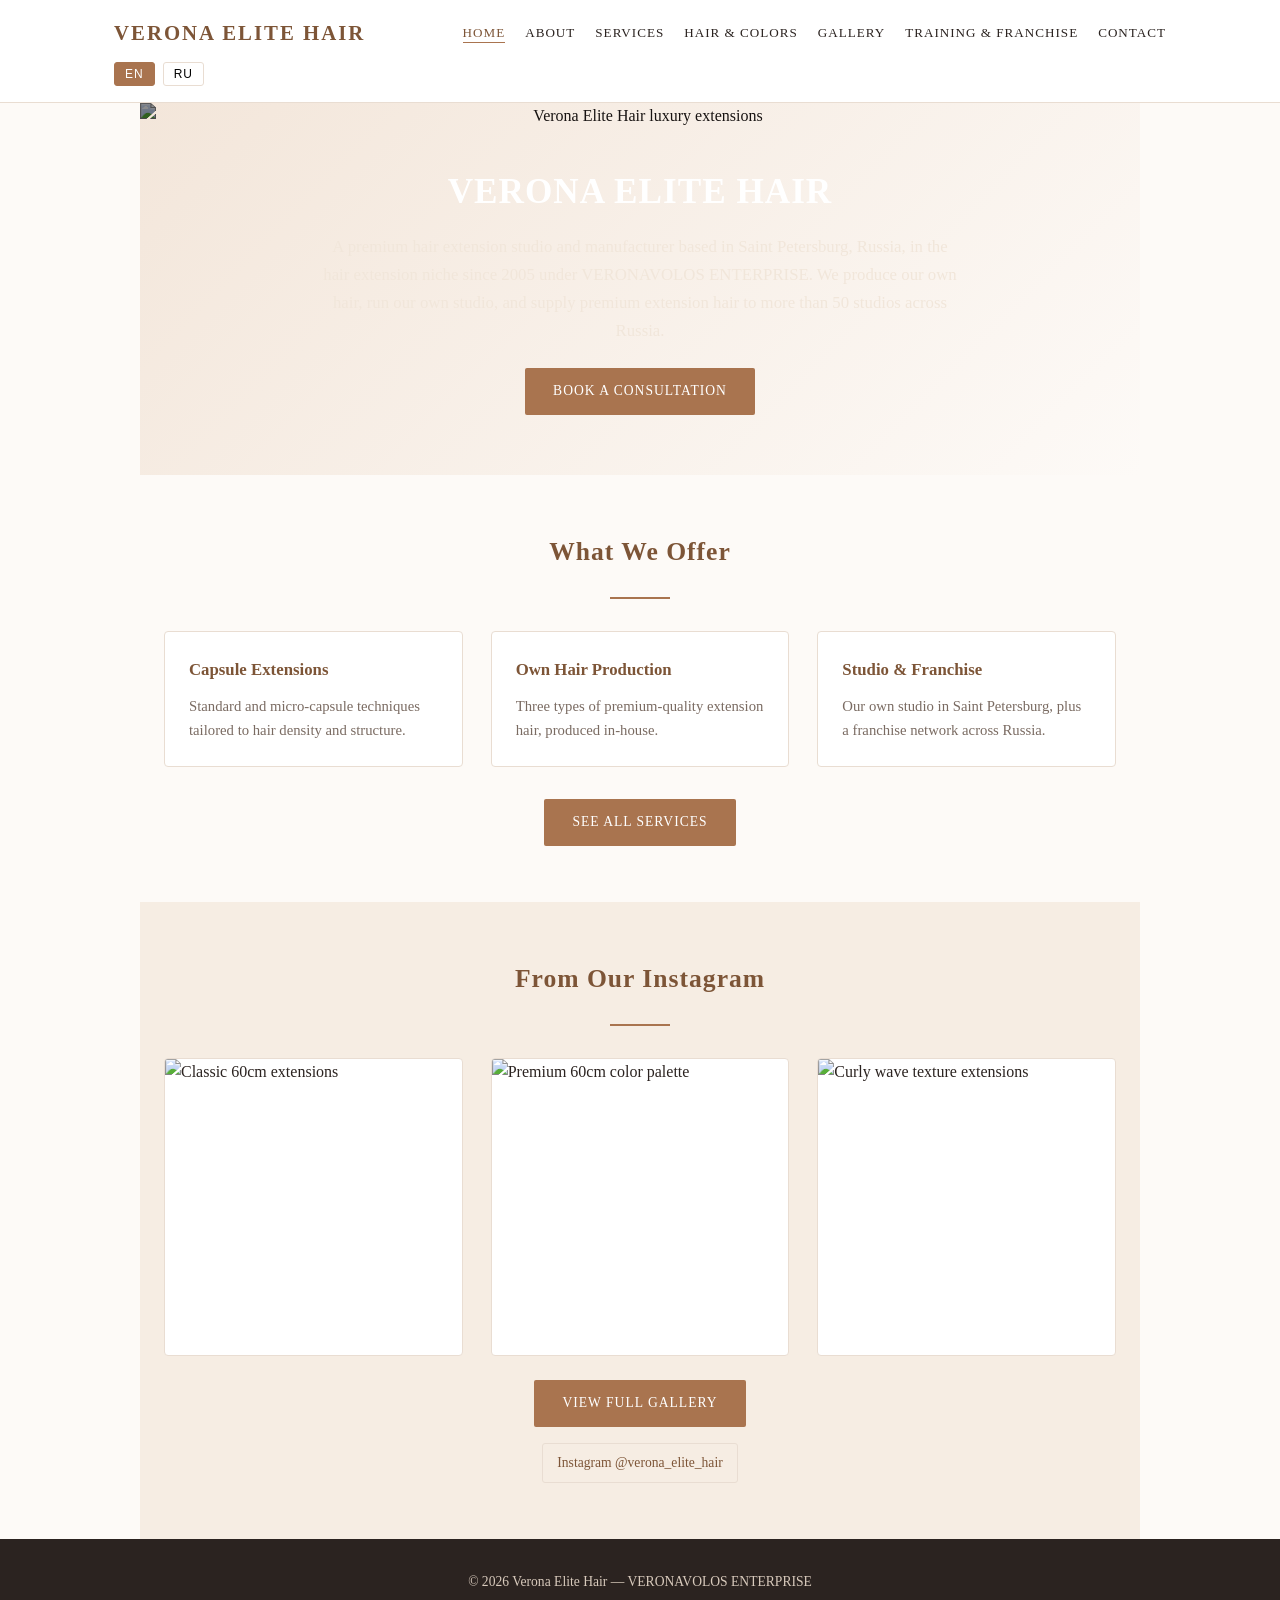
==== index.html @ 84c3e02a "create init pages" ====
<!DOCTYPE html>
<html lang="en">
<head>
<meta charset="UTF-8">
<meta name="viewport" content="width=device-width, initial-scale=1.0">
<title>Verona Elite Hair — Premium Hair Extension Studio</title>
<meta name="description" content="Verona Elite Hair (VERONAVOLOS ENTERPRISE) — premium hair extension studio and manufacturer, Saint Petersburg, Russia. Est. 2005.">
<link rel="stylesheet" href="assets/styles.css">
</head>
<body>

<header>
  <div class="nav-wrap">
    <a class="brand" href="index.html">Verona Elite Hair</a>
    <nav>
      <ul>
        <li><a class="current" href="index.html" data-en>Home</a><a class="current" href="index.html" data-ru>Главная</a></li>
        <li><a href="about.html" data-en>About</a><a href="about.html" data-ru>О нас</a></li>
        <li><a href="services.html" data-en>Services</a><a href="services.html" data-ru>Услуги</a></li>
        <li><a href="colors.html" data-en>Hair &amp; Colors</a><a href="colors.html" data-ru>Волосы и цвета</a></li>
        <li><a href="gallery.html" data-en>Gallery</a><a href="gallery.html" data-ru>Галерея</a></li>
        <li><a href="training.html" data-en>Training &amp; Franchise</a><a href="training.html" data-ru>Обучение и франшиза</a></li>
        <li><a href="contact.html" data-en>Contact</a><a href="contact.html" data-ru>Контакты</a></li>
      </ul>
    </nav>
    <div class="lang-toggle">
      <button id="btn-en" class="active" onclick="setLang('en')">EN</button>
      <button id="btn-ru" onclick="setLang('ru')">RU</button>
    </div>
  </div>
</header>

<main>
  <section class="hero with-image" style="padding:0;">
    <img src="https://scontent-atl3-2.cdninstagram.com/v/t51.82787-15/684213121_18424328800120645_5546112555407871413_n.jpg?stp=dst-jpg_e35_tt6&_nc_cat=105&ig_cache_key=Mzg5MDM2NTI1MDkxMzMzNTMwMQ%3D%3D.3-ccb7-5&ccb=7-5&_nc_sid=58cdad&efg=eyJ2ZW5jb2RlX3RhZyI6IkNBUk9VU0VMX0lURU0ueHBpZHMuMTI4MC5zZHIucmVndWxhcl9waG90by5DMyJ9&_nc_ohc=rc88nyN9YLUQ7kNvwEX3OVB&_nc_oc=AdrU0PloJ-LR3-H2AMjXYN-nQbdK1IbsHkR1UDRX-u4wL0E2e6UACV-FjK0hOUUuHt8&_nc_zt=23&_nc_ht=scontent-atl3-2.cdninstagram.com&_nc_gid=qhzgKkaZZFKcwloSs4OKFA&_nc_ss=7c289&oh=00_AQB1zXejW1RSHzKTXqpKl7Ur5sjqDWikMwLZTY3TUgMipQ&oe=6A604EF5" alt="Verona Elite Hair luxury extensions">
    <div class="hero-inner">
      <h1>VERONA ELITE HAIR</h1>
      <p data-en>A premium hair extension studio and manufacturer based in Saint Petersburg, Russia, in the hair extension niche since 2005 under VERONAVOLOS ENTERPRISE. We produce our own hair, run our own studio, and supply premium extension hair to more than 50 studios across Russia.</p>
      <p data-ru>Студия наращивания волос премиум-класса и производитель волос из Санкт-Петербурга. Работаем в нише наращивания волос с 2005 года под брендом VERONAVOLOS ENTERPRISE. Производим собственные волосы, ведём собственную студию и поставляем волосы более чем в 50 студий по всей России.</p>
      <a class="btn" href="contact.html" data-en>Book a Consultation</a>
      <a class="btn" href="contact.html" data-ru>Записаться на консультацию</a>
    </div>
  </section>

  <section>
    <h2 data-en>What We Offer</h2>
    <h2 data-ru>Что мы предлагаем</h2>
    <div class="divider"></div>
    <div class="grid">
      <div class="card">
        <h3 data-en>Capsule Extensions</h3><h3 data-ru>Капсульное наращивание</h3>
        <p data-en>Standard and micro-capsule techniques tailored to hair density and structure.</p>
        <p data-ru>Стандартные и микрокапсулы с учётом плотности и структуры волос.</p>
      </div>
      <div class="card">
        <h3 data-en>Own Hair Production</h3><h3 data-ru>Собственное производство</h3>
        <p data-en>Three types of premium-quality extension hair, produced in-house.</p>
        <p data-ru>Три типа волос премиального качества собственного производства.</p>
      </div>
      <div class="card">
        <h3 data-en>Studio &amp; Franchise</h3><h3 data-ru>Студия и франшиза</h3>
        <p data-en>Our own studio in Saint Petersburg, plus a franchise network across Russia.</p>
        <p data-ru>Собственная студия в Санкт-Петербурге и сеть франшизы по России.</p>
      </div>
    </div>
    <p style="text-align:center; margin-top:32px;">
      <a class="btn" href="services.html" data-en>See All Services</a>
      <a class="btn" href="services.html" data-ru>Все услуги</a>
    </p>
  </section>

  <section class="band">
    <h2 data-en>From Our Instagram</h2>
    <h2 data-ru>Из нашего Instagram</h2>
    <div class="divider"></div>
    <div class="grid">
      <div class="card" style="padding:0; overflow:hidden;">
        <img src="https://instagram.fpia1-1.fna.fbcdn.net/v/t51.82787-15/671813253_18422288965120645_2521725893350873826_n.jpg?stp=dst-jpg_e35_tt6&_nc_cat=103&ig_cache_key=Mzg4MDkzMDExOTI0MjMzMzY2NQ%3D%3D.3-ccb7-5&ccb=7-5&_nc_sid=58cdad&efg=eyJ2ZW5jb2RlX3RhZyI6IkNBUk9VU0VMX0lURU0ueHBpZHMuOTYwLnNkci5yZWd1bGFyX3Bob3RvLkMzIn0%3D&_nc_ohc=0MBjuN2HynQQ7kNvwHmZCDR&_nc_oc=AdpGUv4vgV32vBhh2Xw7ZgOXMlL5HFUOhuGBU244sz7tMsTAYctJhGe8JtFS0VI_Ung&_nc_zt=23&_nc_ht=instagram.fpia1-1.fna&_nc_gid=mBlet3CvgfpPI9qiKuOs1w&_nc_ss=7da8c&oh=00_AQA9xkIk9siXD8zDkSeQapxJdCc_hEpz4iYhS4Vz9PCMIA&oe=6A6050DD" alt="Classic 60cm extensions" style="border-radius:0; aspect-ratio:1/1; object-fit:cover; margin:0;">
      </div>
      <div class="card" style="padding:0; overflow:hidden;">
        <img src="https://scontent-phx1-1.cdninstagram.com/v/t51.82787-15/624710801_18407030728120645_814766982779683207_n.jpg?stp=dst-jpegr_e35_tt6&_nc_cat=111&ig_cache_key=MzgyMDgxNTgzNjA1MTc4NjY3NA%3D%3D.3-ccb7-5&ccb=7-5&_nc_sid=58cdad&efg=eyJ2ZW5jb2RlX3RhZyI6IkNBUk9VU0VMX0lURU0ueHBpZHMuMTQ0MC5oZHIucmVndWxhcl9waG90by5DMyJ9&_nc_ohc=Tv8qLzJd_fgQ7kNvwEccSzv&_nc_oc=Adpgc6X8dG1JQH_kVeK13dMc24PMnF4C_seskLZQ3lnFqVWPu6buRGLJDwE-Wcr2HFeL4Azq-MSQ3enfI2pS7MAx&_nc_zt=23&_nc_ht=scontent-phx1-1.cdninstagram.com&_nc_gid=wUhiFAmIJLcq3m3iJHdvTA&_nc_ss=72689&oh=00_AQBqwf31FN7q1cEiQ8GNR59ivLJW6Rslr-1aYzPoUn2vdA&oe=6A6022D0" alt="Premium 60cm color palette" style="border-radius:0; aspect-ratio:1/1; object-fit:cover; margin:0;">
      </div>
      <div class="card" style="padding:0; overflow:hidden;">
        <img src="https://scontent-lga3-1.cdninstagram.com/v/t51.82787-15/732299158_18433303012120645_5452723621912330675_n.jpg?stp=dst-jpg_e35_tt6&_nc_cat=103&ig_cache_key=MzkzMjQ2NDI5OTY0NDMwODY4NQ%3D%3D.3-ccb7-5&ccb=7-5&_nc_sid=58cdad&efg=eyJ2ZW5jb2RlX3RhZyI6IkNBUk9VU0VMX0lURU0ueHBpZHMuMTA4MC5zZHIucmVndWxhcl9waG90by5DMyJ9&_nc_ohc=Ls4OAq69KZoQ7kNvwEE4IPA&_nc_oc=AdqC8_H-wvjigoTyaTpdvkdxUW8yB_xF4NkEPWI9vuMCDjt0x4WyDGGUqzc3554i2EY&_nc_zt=23&_nc_ht=scontent-lga3-1.cdninstagram.com&_nc_gid=f0-b1Dmya6oo_HCZAYxs7A&_nc_ss=7c689&oh=00_AQDaD8skF8N2NH1Nw-BLet971Jb7oRQpW7eg4c_SKqUmnw&oe=6A602BC0" alt="Curly wave texture extensions" style="border-radius:0; aspect-ratio:1/1; object-fit:cover; margin:0;">
      </div>
    </div>
    <p style="text-align:center; margin-top:24px;">
      <a class="btn" href="gallery.html" data-en>View Full Gallery</a>
      <a class="btn" href="gallery.html" data-ru>Смотреть всю галерею</a>
    </p>
    <p class="social" style="justify-content:center;">
      <a href="https://www.instagram.com/verona_elite_hair/" target="_blank" rel="noopener">Instagram @verona_elite_hair</a>
    </p>
  </section>
</main>

<footer>
  <p>&copy; 2026 Verona Elite Hair — VERONAVOLOS ENTERPRISE</p>
</footer>

<script src="assets/script.js"></script>
</body>
</html>
---- assets/styles.css ----
:root{
  --bg:#fdfaf7; --panel:#ffffff; --ink:#2b2320; --muted:#7a6b62;
  --accent:#a9744f; --accent-dark:#7d5537; --line:#e9ddd2;
}
*{box-sizing:border-box; margin:0; padding:0;}
body{font-family:'Georgia','Times New Roman',serif; background:var(--bg); color:var(--ink); line-height:1.65;}
img{max-width:100%; display:block;}
header{background:var(--panel); border-bottom:1px solid var(--line); position:sticky; top:0; z-index:100;}
.nav-wrap{max-width:1100px; margin:0 auto; display:flex; align-items:center; justify-content:space-between; padding:16px 24px; flex-wrap:wrap; gap:12px;}
.brand{font-size:1.3rem; letter-spacing:2px; font-weight:bold; color:var(--accent-dark); text-transform:uppercase; text-decoration:none;}
.brand span{font-weight:normal; font-size:0.6rem; display:block; letter-spacing:3px; color:var(--muted); text-transform:none;}
nav ul{list-style:none; display:flex; gap:20px; font-size:0.82rem; letter-spacing:1px; text-transform:uppercase; flex-wrap:wrap;}
nav a{color:var(--ink); text-decoration:none; border-bottom:1px solid transparent; padding-bottom:2px;}
nav a:hover, nav a.current{border-bottom:1px solid var(--accent); color:var(--accent-dark);}
.lang-toggle{display:flex; gap:8px;}
.lang-toggle button{background:none; border:1px solid var(--line); padding:4px 10px; font-size:0.75rem; cursor:pointer; border-radius:3px; letter-spacing:1px;}
.lang-toggle button.active{background:var(--accent); color:#fff; border-color:var(--accent);}
.hero{background:linear-gradient(135deg,#f3e6da,#fdfaf7); padding:64px 24px; text-align:center;}
.hero.with-image{padding:0; position:relative; overflow:hidden; min-height:340px; display:flex; align-items:center; justify-content:center;}
.hero.with-image img{position:absolute; inset:0; width:100%; height:100%; object-fit:cover; filter:brightness(0.55);}
.hero.with-image .hero-inner{position:relative; z-index:2; color:#fff; padding:60px 24px;}
.hero.with-image .hero-inner p{color:#f1e6da;}
.hero h1{font-size:2.2rem; color:var(--accent-dark); margin-bottom:12px; letter-spacing:1px;}
.hero.with-image h1{color:#fff;}
.hero p{max-width:640px; margin:0 auto 24px; color:var(--muted); font-size:1.05rem;}
.btn{display:inline-block; background:var(--accent); color:#fff; padding:12px 28px; text-decoration:none; border-radius:2px; letter-spacing:1px; font-size:0.85rem; text-transform:uppercase;}
.btn:hover{background:var(--accent-dark);}
main section{max-width:1000px; margin:0 auto; padding:56px 24px;}
main h2{font-size:1.6rem; color:var(--accent-dark); margin-bottom:24px; text-align:center; letter-spacing:1px;}
.divider{width:60px; height:2px; background:var(--accent); margin:0 auto 32px;}
.grid{display:grid; grid-template-columns:repeat(auto-fit, minmax(240px,1fr)); gap:28px; margin-top:32px;}
.card{background:var(--panel); border:1px solid var(--line); padding:24px; border-radius:4px;}
.card h3{color:var(--accent-dark); font-size:1.05rem; margin-bottom:10px;}
.card p{color:var(--muted); font-size:0.92rem;}
.card img{border-radius:3px; margin-bottom:14px; aspect-ratio:1/1; object-fit:cover;}
.about-flex{display:flex; gap:40px; flex-wrap:wrap; align-items:flex-start;}
.about-flex .col{flex:1; min-width:280px;}
.about-flex img{border-radius:6px; margin-bottom:16px; aspect-ratio:4/5; object-fit:cover;}
blockquote{font-style:italic; color:var(--muted); border-left:3px solid var(--accent); padding-left:20px; margin:20px 0;}
.timeline{border-left:2px solid var(--line); margin-top:24px; padding-left:24px;}
.timeline .item{margin-bottom:20px;}
.timeline .year{color:var(--accent); font-weight:bold; font-size:0.9rem;}
.band{background:#f6ede3;}
.contact-grid{display:grid; grid-template-columns:1fr 1fr; gap:32px; margin-top:24px;}
.contact-grid .card p{margin:6px 0;}
.social{display:flex; gap:16px; margin-top:16px; flex-wrap:wrap;}
.social a{color:var(--accent-dark); text-decoration:none; font-size:0.85rem; border:1px solid var(--line); padding:8px 14px; border-radius:3px;}
.social a:hover{background:var(--accent); color:#fff; border-color:var(--accent);}
.gallery-grid{display:grid; grid-template-columns:repeat(auto-fit, minmax(220px,1fr)); gap:20px; margin-top:32px;}
.gallery-item{background:var(--panel); border:1px solid var(--line); border-radius:4px; overflow:hidden;}
.gallery-item img{aspect-ratio:1/1; object-fit:cover;}
.gallery-item .cap{padding:12px 14px; font-size:0.82rem; color:var(--muted);}
.gallery-item .cap .likes{color:var(--accent); font-weight:bold; font-size:0.75rem; display:block; margin-bottom:4px;}
footer{background:var(--ink); color:#d8cabc; text-align:center; padding:32px 24px; font-size:0.85rem;}
footer a{color:#e9ddd2;}
.note{font-size:0.78rem; color:var(--muted); text-align:center; max-width:700px; margin:40px auto 0; padding:0 24px;}
[data-ru]{display:none;}
html[lang="ru"] [data-en]{display:none !important;}
html[lang="ru"] [data-ru]{display:block;}
html[lang="ru"] span[data-ru]{display:inline;}
html[lang="ru"] span[data-en]{display:none;}
html[lang="ru"] a[data-ru]{display:inline;}
html[lang="ru"] li a[data-ru]{display:inline-block;}
@media (max-width:760px){ nav ul{display:none;} .contact-grid{grid-template-columns:1fr;} }
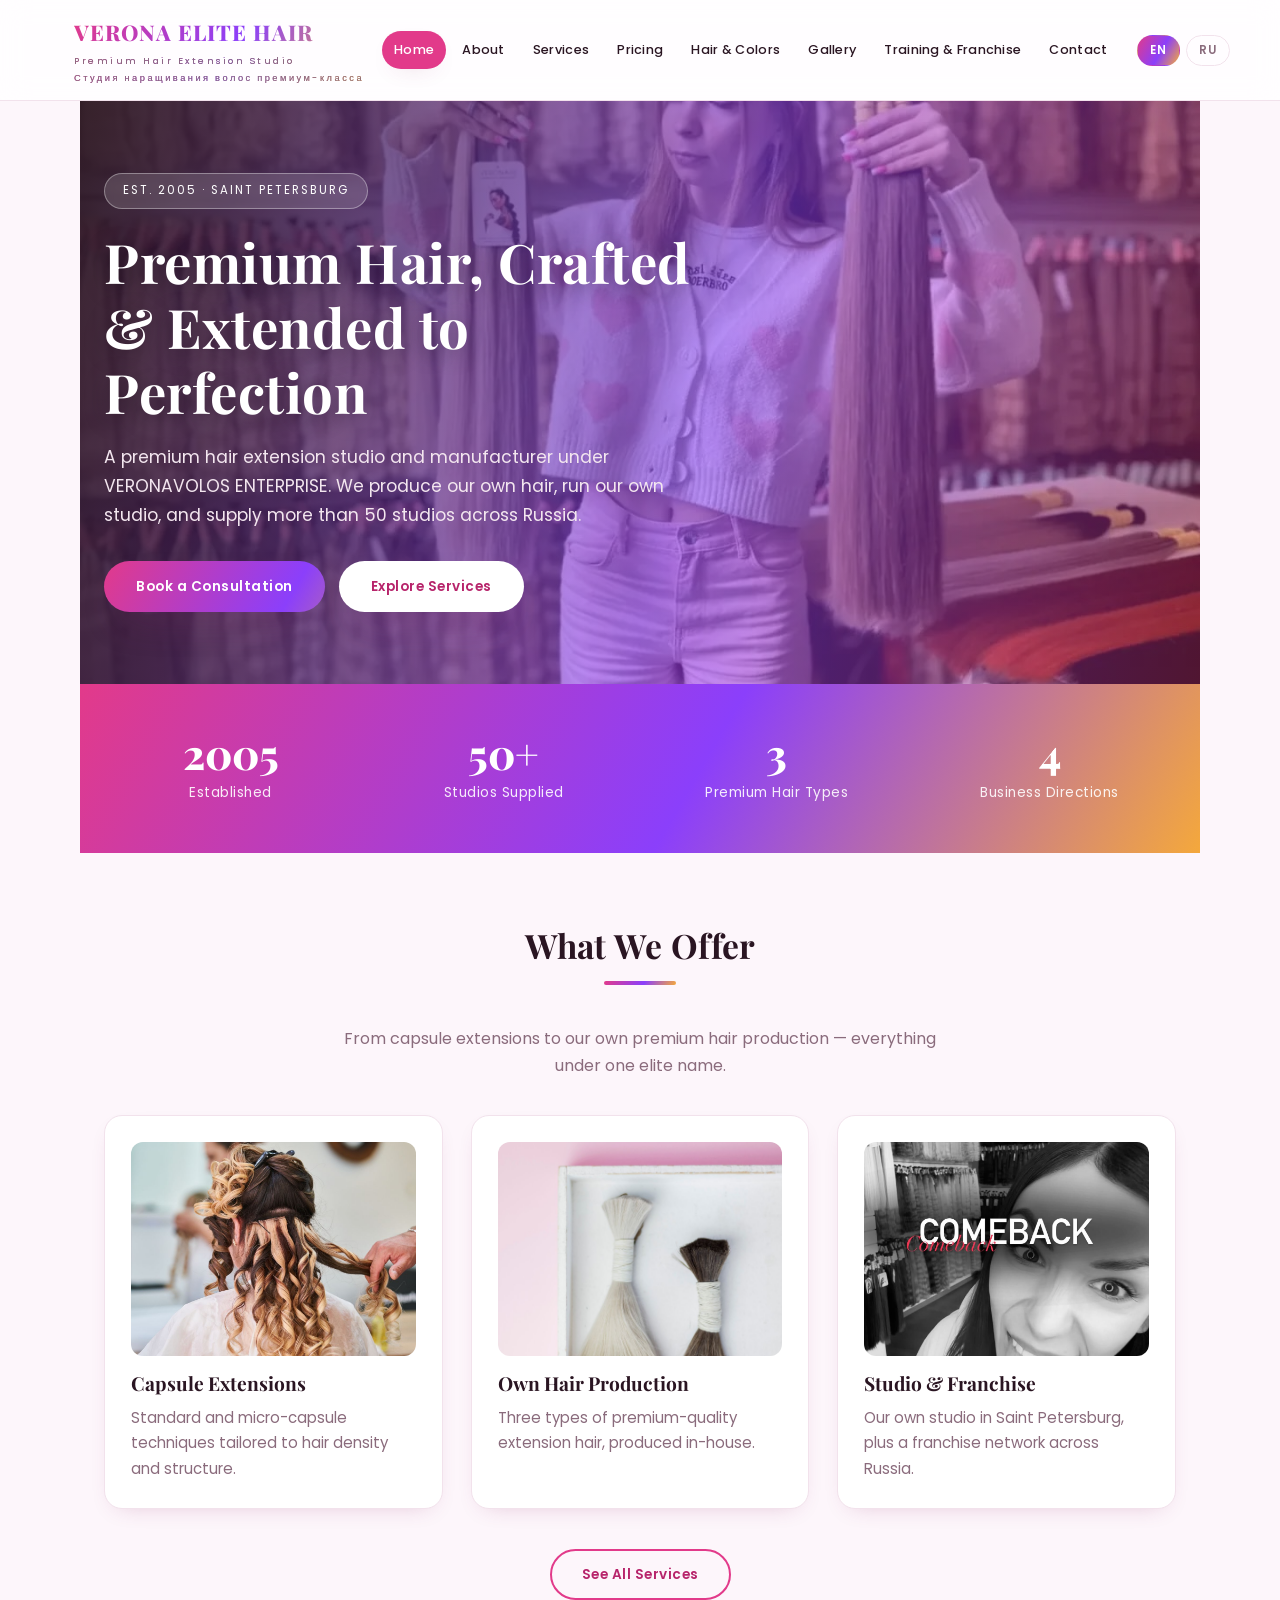
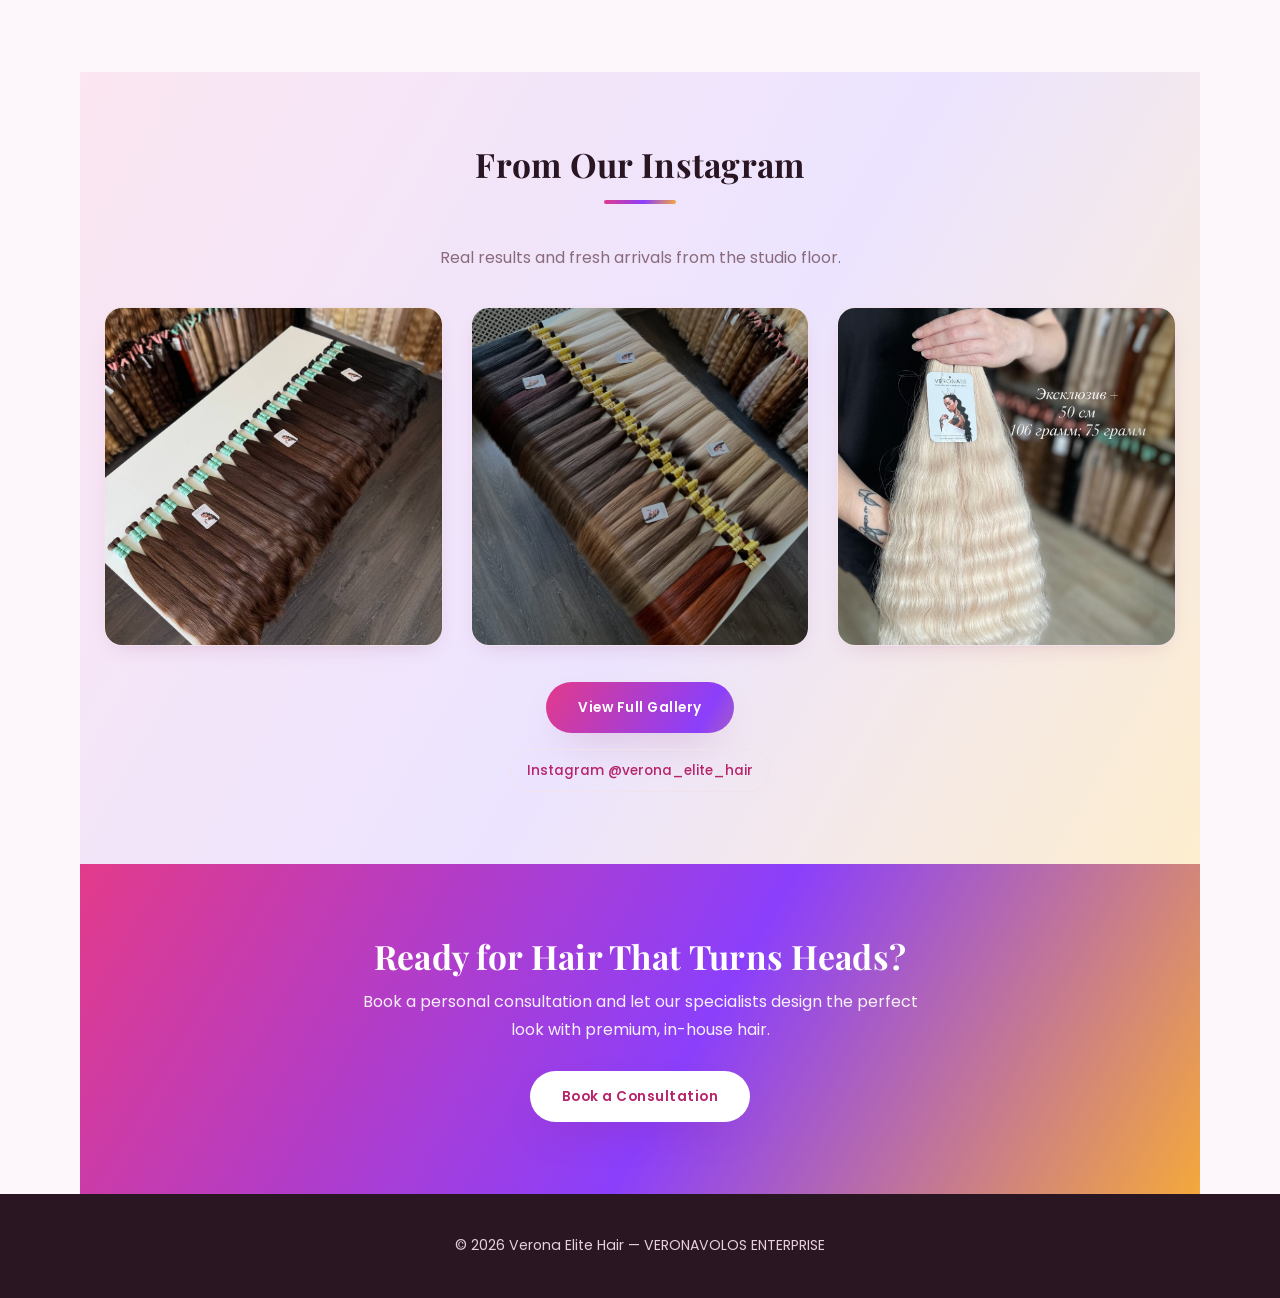
==== commit 60ffbc66: "push new design" ====
--- a/index.html
+++ b/index.html
@@ -11,12 +11,14 @@
 
 <header>
   <div class="nav-wrap">
-    <a class="brand" href="index.html">Verona Elite Hair</a>
+    <a class="brand" href="index.html">Verona Elite Hair<span data-en>Premium Hair Extension Studio</span><span data-ru>Студия наращивания волос премиум-класса</span></a>
+    <button class="nav-toggle" aria-label="Toggle menu" onclick="toggleMenu()"><span></span><span></span><span></span></button>
     <nav>
       <ul>
         <li><a class="current" href="index.html" data-en>Home</a><a class="current" href="index.html" data-ru>Главная</a></li>
         <li><a href="about.html" data-en>About</a><a href="about.html" data-ru>О нас</a></li>
         <li><a href="services.html" data-en>Services</a><a href="services.html" data-ru>Услуги</a></li>
+        <li><a href="pricing.html" data-en>Pricing</a><a href="pricing.html" data-ru>Цены</a></li>
         <li><a href="colors.html" data-en>Hair &amp; Colors</a><a href="colors.html" data-ru>Волосы и цвета</a></li>
         <li><a href="gallery.html" data-en>Gallery</a><a href="gallery.html" data-ru>Галерея</a></li>
         <li><a href="training.html" data-en>Training &amp; Franchise</a><a href="training.html" data-ru>Обучение и франшиза</a></li>
@@ -31,14 +33,31 @@
 </header>
 
 <main>
-  <section class="hero with-image" style="padding:0;">
-    <img src="https://scontent-atl3-2.cdninstagram.com/v/t51.82787-15/684213121_18424328800120645_5546112555407871413_n.jpg?stp=dst-jpg_e35_tt6&_nc_cat=105&ig_cache_key=Mzg5MDM2NTI1MDkxMzMzNTMwMQ%3D%3D.3-ccb7-5&ccb=7-5&_nc_sid=58cdad&efg=eyJ2ZW5jb2RlX3RhZyI6IkNBUk9VU0VMX0lURU0ueHBpZHMuMTI4MC5zZHIucmVndWxhcl9waG90by5DMyJ9&_nc_ohc=rc88nyN9YLUQ7kNvwEX3OVB&_nc_oc=AdrU0PloJ-LR3-H2AMjXYN-nQbdK1IbsHkR1UDRX-u4wL0E2e6UACV-FjK0hOUUuHt8&_nc_zt=23&_nc_ht=scontent-atl3-2.cdninstagram.com&_nc_gid=qhzgKkaZZFKcwloSs4OKFA&_nc_ss=7c289&oh=00_AQB1zXejW1RSHzKTXqpKl7Ur5sjqDWikMwLZTY3TUgMipQ&oe=6A604EF5" alt="Verona Elite Hair luxury extensions">
+  <section class="hero with-image">
+    <img src="assets/images/gallery-1.jpg" alt="Verona Elite Hair luxury extensions">
+    <div class="overlay"></div>
     <div class="hero-inner">
-      <h1>VERONA ELITE HAIR</h1>
-      <p data-en>A premium hair extension studio and manufacturer based in Saint Petersburg, Russia, in the hair extension niche since 2005 under VERONAVOLOS ENTERPRISE. We produce our own hair, run our own studio, and supply premium extension hair to more than 50 studios across Russia.</p>
-      <p data-ru>Студия наращивания волос премиум-класса и производитель волос из Санкт-Петербурга. Работаем в нише наращивания волос с 2005 года под брендом VERONAVOLOS ENTERPRISE. Производим собственные волосы, ведём собственную студию и поставляем волосы более чем в 50 студий по всей России.</p>
-      <a class="btn" href="contact.html" data-en>Book a Consultation</a>
-      <a class="btn" href="contact.html" data-ru>Записаться на консультацию</a>
+      <span class="eyebrow" data-en>Est. 2005 · Saint Petersburg</span>
+      <span class="eyebrow" data-ru>С 2005 года · Санкт-Петербург</span>
+      <h1 data-en>Premium Hair, Crafted &amp; Extended to Perfection</h1>
+      <h1 data-ru>Премиальные волосы, созданные и наращённые безупречно</h1>
+      <p data-en>A premium hair extension studio and manufacturer under VERONAVOLOS ENTERPRISE. We produce our own hair, run our own studio, and supply more than 50 studios across Russia.</p>
+      <p data-ru>Студия наращивания волос премиум-класса и производитель под брендом VERONAVOLOS ENTERPRISE. Производим собственные волосы, ведём собственную студию и поставляем волосы более чем в 50 студий по всей России.</p>
+      <div class="hero-btns">
+        <a class="btn" href="contact.html" data-en>Book a Consultation</a>
+        <a class="btn" href="contact.html" data-ru>Записаться на консультацию</a>
+        <a class="btn light" href="services.html" data-en>Explore Services</a>
+        <a class="btn light" href="services.html" data-ru>Наши услуги</a>
+      </div>
+    </div>
+  </section>
+
+  <section class="stats">
+    <div class="stats-inner">
+      <div class="stat"><div class="num">2005</div><div class="label" data-en>Established</div><div class="label" data-ru>Год основания</div></div>
+      <div class="stat"><div class="num">50+</div><div class="label" data-en>Studios Supplied</div><div class="label" data-ru>Студий-партнёров</div></div>
+      <div class="stat"><div class="num">3</div><div class="label" data-en>Premium Hair Types</div><div class="label" data-ru>Типа премиум-волос</div></div>
+      <div class="stat"><div class="num">4</div><div class="label" data-en>Business Directions</div><div class="label" data-ru>Направления бизнеса</div></div>
     </div>
   </section>
 
@@ -46,51 +65,71 @@
     <h2 data-en>What We Offer</h2>
     <h2 data-ru>Что мы предлагаем</h2>
     <div class="divider"></div>
+    <p class="section-sub" data-en>From capsule extensions to our own premium hair production — everything under one elite name.</p>
+    <p class="section-sub" data-ru>От капсульного наращивания до собственного производства премиальных волос — всё под одним элитным именем.</p>
     <div class="grid">
       <div class="card">
+        <img src="assets/images/services-3.jpg" alt="Capsule hair extension">
         <h3 data-en>Capsule Extensions</h3><h3 data-ru>Капсульное наращивание</h3>
         <p data-en>Standard and micro-capsule techniques tailored to hair density and structure.</p>
         <p data-ru>Стандартные и микрокапсулы с учётом плотности и структуры волос.</p>
       </div>
       <div class="card">
+        <img src="assets/images/services-1.jpg" alt="Own hair production">
         <h3 data-en>Own Hair Production</h3><h3 data-ru>Собственное производство</h3>
         <p data-en>Three types of premium-quality extension hair, produced in-house.</p>
         <p data-ru>Три типа волос премиального качества собственного производства.</p>
       </div>
       <div class="card">
+        <img src="assets/images/about-2.jpg" alt="Studio and franchise">
         <h3 data-en>Studio &amp; Franchise</h3><h3 data-ru>Студия и франшиза</h3>
         <p data-en>Our own studio in Saint Petersburg, plus a franchise network across Russia.</p>
         <p data-ru>Собственная студия в Санкт-Петербурге и сеть франшизы по России.</p>
       </div>
     </div>
-    <p style="text-align:center; margin-top:32px;">
-      <a class="btn" href="services.html" data-en>See All Services</a>
-      <a class="btn" href="services.html" data-ru>Все услуги</a>
+    <p style="text-align:center; margin-top:40px;">
+      <a class="btn outline" href="services.html" data-en>See All Services</a>
+      <a class="btn outline" href="services.html" data-ru>Все услуги</a>
     </p>
   </section>
 
   <section class="band">
-    <h2 data-en>From Our Instagram</h2>
-    <h2 data-ru>Из нашего Instagram</h2>
-    <div class="divider"></div>
-    <div class="grid">
-      <div class="card" style="padding:0; overflow:hidden;">
-        <img src="https://instagram.fpia1-1.fna.fbcdn.net/v/t51.82787-15/671813253_18422288965120645_2521725893350873826_n.jpg?stp=dst-jpg_e35_tt6&_nc_cat=103&ig_cache_key=Mzg4MDkzMDExOTI0MjMzMzY2NQ%3D%3D.3-ccb7-5&ccb=7-5&_nc_sid=58cdad&efg=eyJ2ZW5jb2RlX3RhZyI6IkNBUk9VU0VMX0lURU0ueHBpZHMuOTYwLnNkci5yZWd1bGFyX3Bob3RvLkMzIn0%3D&_nc_ohc=0MBjuN2HynQQ7kNvwHmZCDR&_nc_oc=AdpGUv4vgV32vBhh2Xw7ZgOXMlL5HFUOhuGBU244sz7tMsTAYctJhGe8JtFS0VI_Ung&_nc_zt=23&_nc_ht=instagram.fpia1-1.fna&_nc_gid=mBlet3CvgfpPI9qiKuOs1w&_nc_ss=7da8c&oh=00_AQA9xkIk9siXD8zDkSeQapxJdCc_hEpz4iYhS4Vz9PCMIA&oe=6A6050DD" alt="Classic 60cm extensions" style="border-radius:0; aspect-ratio:1/1; object-fit:cover; margin:0;">
+    <div style="max-width:1120px;margin:0 auto;">
+      <h2 data-en>From Our Instagram</h2>
+      <h2 data-ru>Из нашего Instagram</h2>
+      <div class="divider"></div>
+      <p class="section-sub" data-en>Real results and fresh arrivals from the studio floor.</p>
+      <p class="section-sub" data-ru>Реальные результаты и новинки прямо из студии.</p>
+      <div class="grid">
+        <div class="gallery-item">
+          <img src="assets/images/gallery-2.jpg" alt="Classic 60cm extensions">
+        </div>
+        <div class="gallery-item">
+          <img src="assets/images/gallery-4.jpg" alt="Premium 60cm color palette">
+        </div>
+        <div class="gallery-item">
+          <img src="assets/images/services-2.jpg" alt="Curly wave texture extensions">
+        </div>
       </div>
-      <div class="card" style="padding:0; overflow:hidden;">
-        <img src="https://scontent-phx1-1.cdninstagram.com/v/t51.82787-15/624710801_18407030728120645_814766982779683207_n.jpg?stp=dst-jpegr_e35_tt6&_nc_cat=111&ig_cache_key=MzgyMDgxNTgzNjA1MTc4NjY3NA%3D%3D.3-ccb7-5&ccb=7-5&_nc_sid=58cdad&efg=eyJ2ZW5jb2RlX3RhZyI6IkNBUk9VU0VMX0lURU0ueHBpZHMuMTQ0MC5oZHIucmVndWxhcl9waG90by5DMyJ9&_nc_ohc=Tv8qLzJd_fgQ7kNvwEccSzv&_nc_oc=Adpgc6X8dG1JQH_kVeK13dMc24PMnF4C_seskLZQ3lnFqVWPu6buRGLJDwE-Wcr2HFeL4Azq-MSQ3enfI2pS7MAx&_nc_zt=23&_nc_ht=scontent-phx1-1.cdninstagram.com&_nc_gid=wUhiFAmIJLcq3m3iJHdvTA&_nc_ss=72689&oh=00_AQBqwf31FN7q1cEiQ8GNR59ivLJW6Rslr-1aYzPoUn2vdA&oe=6A6022D0" alt="Premium 60cm color palette" style="border-radius:0; aspect-ratio:1/1; object-fit:cover; margin:0;">
-      </div>
-      <div class="card" style="padding:0; overflow:hidden;">
-        <img src="https://scontent-lga3-1.cdninstagram.com/v/t51.82787-15/732299158_18433303012120645_5452723621912330675_n.jpg?stp=dst-jpg_e35_tt6&_nc_cat=103&ig_cache_key=MzkzMjQ2NDI5OTY0NDMwODY4NQ%3D%3D.3-ccb7-5&ccb=7-5&_nc_sid=58cdad&efg=eyJ2ZW5jb2RlX3RhZyI6IkNBUk9VU0VMX0lURU0ueHBpZHMuMTA4MC5zZHIucmVndWxhcl9waG90by5DMyJ9&_nc_ohc=Ls4OAq69KZoQ7kNvwEE4IPA&_nc_oc=AdqC8_H-wvjigoTyaTpdvkdxUW8yB_xF4NkEPWI9vuMCDjt0x4WyDGGUqzc3554i2EY&_nc_zt=23&_nc_ht=scontent-lga3-1.cdninstagram.com&_nc_gid=f0-b1Dmya6oo_HCZAYxs7A&_nc_ss=7c689&oh=00_AQDaD8skF8N2NH1Nw-BLet971Jb7oRQpW7eg4c_SKqUmnw&oe=6A602BC0" alt="Curly wave texture extensions" style="border-radius:0; aspect-ratio:1/1; object-fit:cover; margin:0;">
-      </div>
+      <p style="text-align:center; margin-top:36px;">
+        <a class="btn" href="gallery.html" data-en>View Full Gallery</a>
+        <a class="btn" href="gallery.html" data-ru>Смотреть всю галерею</a>
+      </p>
+      <p class="social" style="justify-content:center;">
+        <a href="https://www.instagram.com/verona_elite_hair/" target="_blank" rel="noopener">Instagram @verona_elite_hair</a>
+      </p>
     </div>
-    <p style="text-align:center; margin-top:24px;">
-      <a class="btn" href="gallery.html" data-en>View Full Gallery</a>
-      <a class="btn" href="gallery.html" data-ru>Смотреть всю галерею</a>
-    </p>
-    <p class="social" style="justify-content:center;">
-      <a href="https://www.instagram.com/verona_elite_hair/" target="_blank" rel="noopener">Instagram @verona_elite_hair</a>
-    </p>
+  </section>
+
+  <section class="cta">
+    <div class="cta-inner">
+      <h2 data-en>Ready for Hair That Turns Heads?</h2>
+      <h2 data-ru>Готовы к волосам, которые восхищают?</h2>
+      <p data-en>Book a personal consultation and let our specialists design the perfect look with premium, in-house hair.</p>
+      <p data-ru>Запишитесь на персональную консультацию — наши мастера подберут идеальный образ с премиальными волосами собственного производства.</p>
+      <a class="btn light" href="contact.html" data-en>Book a Consultation</a>
+      <a class="btn light" href="contact.html" data-ru>Записаться на консультацию</a>
+    </div>
   </section>
 </main>
 
--- a/assets/styles.css
+++ b/assets/styles.css
@@ -1,59 +1,147 @@
+@import url('https://fonts.googleapis.com/css2?family=Playfair+Display:wght@500;600;700;800&family=Poppins:wght@300;400;500;600;700&display=swap');
+
 :root{
-  --bg:#fdfaf7; --panel:#ffffff; --ink:#2b2320; --muted:#7a6b62;
-  --accent:#a9744f; --accent-dark:#7d5537; --line:#e9ddd2;
+  --bg:#fdf6fb; --panel:#ffffff; --ink:#2a1522; --muted:#8a6b7c; --line:#f2e2ec;
+  --accent:#e23a8a; --accent-dark:#b7246b;
+  --gold:#f4a83c; --violet:#8b3ffb; --teal:#2bb7b3;
+  --grad:linear-gradient(120deg,#e23a8a 0%,#8b3ffb 55%,#f4a83c 100%);
+  --grad-soft:linear-gradient(120deg,#fbe6f1,#ece4ff 55%,#fdeecf);
+  --shadow:0 18px 40px -18px rgba(138,32,96,.35);
+  --shadow-sm:0 8px 24px -14px rgba(138,32,96,.30);
+  --radius:18px;
 }
 *{box-sizing:border-box; margin:0; padding:0;}
-body{font-family:'Georgia','Times New Roman',serif; background:var(--bg); color:var(--ink); line-height:1.65;}
+body{font-family:'Poppins',system-ui,-apple-system,'Segoe UI',sans-serif; background:var(--bg); color:var(--ink); line-height:1.7; -webkit-font-smoothing:antialiased;}
 img{max-width:100%; display:block;}
-header{background:var(--panel); border-bottom:1px solid var(--line); position:sticky; top:0; z-index:100;}
-.nav-wrap{max-width:1100px; margin:0 auto; display:flex; align-items:center; justify-content:space-between; padding:16px 24px; flex-wrap:wrap; gap:12px;}
-.brand{font-size:1.3rem; letter-spacing:2px; font-weight:bold; color:var(--accent-dark); text-transform:uppercase; text-decoration:none;}
-.brand span{font-weight:normal; font-size:0.6rem; display:block; letter-spacing:3px; color:var(--muted); text-transform:none;}
-nav ul{list-style:none; display:flex; gap:20px; font-size:0.82rem; letter-spacing:1px; text-transform:uppercase; flex-wrap:wrap;}
-nav a{color:var(--ink); text-decoration:none; border-bottom:1px solid transparent; padding-bottom:2px;}
-nav a:hover, nav a.current{border-bottom:1px solid var(--accent); color:var(--accent-dark);}
-.lang-toggle{display:flex; gap:8px;}
-.lang-toggle button{background:none; border:1px solid var(--line); padding:4px 10px; font-size:0.75rem; cursor:pointer; border-radius:3px; letter-spacing:1px;}
-.lang-toggle button.active{background:var(--accent); color:#fff; border-color:var(--accent);}
-.hero{background:linear-gradient(135deg,#f3e6da,#fdfaf7); padding:64px 24px; text-align:center;}
-.hero.with-image{padding:0; position:relative; overflow:hidden; min-height:340px; display:flex; align-items:center; justify-content:center;}
-.hero.with-image img{position:absolute; inset:0; width:100%; height:100%; object-fit:cover; filter:brightness(0.55);}
-.hero.with-image .hero-inner{position:relative; z-index:2; color:#fff; padding:60px 24px;}
-.hero.with-image .hero-inner p{color:#f1e6da;}
-.hero h1{font-size:2.2rem; color:var(--accent-dark); margin-bottom:12px; letter-spacing:1px;}
-.hero.with-image h1{color:#fff;}
-.hero p{max-width:640px; margin:0 auto 24px; color:var(--muted); font-size:1.05rem;}
-.btn{display:inline-block; background:var(--accent); color:#fff; padding:12px 28px; text-decoration:none; border-radius:2px; letter-spacing:1px; font-size:0.85rem; text-transform:uppercase;}
-.btn:hover{background:var(--accent-dark);}
-main section{max-width:1000px; margin:0 auto; padding:56px 24px;}
-main h2{font-size:1.6rem; color:var(--accent-dark); margin-bottom:24px; text-align:center; letter-spacing:1px;}
-.divider{width:60px; height:2px; background:var(--accent); margin:0 auto 32px;}
-.grid{display:grid; grid-template-columns:repeat(auto-fit, minmax(240px,1fr)); gap:28px; margin-top:32px;}
-.card{background:var(--panel); border:1px solid var(--line); padding:24px; border-radius:4px;}
-.card h3{color:var(--accent-dark); font-size:1.05rem; margin-bottom:10px;}
-.card p{color:var(--muted); font-size:0.92rem;}
-.card img{border-radius:3px; margin-bottom:14px; aspect-ratio:1/1; object-fit:cover;}
-.about-flex{display:flex; gap:40px; flex-wrap:wrap; align-items:flex-start;}
+h1,h2,h3{font-family:'Playfair Display',Georgia,serif; line-height:1.2;}
+
+/* ---------- Header / Nav ---------- */
+header{background:rgba(255,255,255,.82); backdrop-filter:saturate(180%) blur(14px); -webkit-backdrop-filter:saturate(180%) blur(14px); border-bottom:1px solid var(--line); position:sticky; top:0; z-index:200; transition:box-shadow .25s ease;}
+header.scrolled{box-shadow:0 10px 30px -18px rgba(138,32,96,.45);}
+.nav-wrap{max-width:1180px; margin:0 auto; display:flex; align-items:center; justify-content:space-between; padding:14px 24px; gap:18px; position:relative;}
+.brand{font-family:'Playfair Display',serif; font-size:1.35rem; letter-spacing:1px; font-weight:800; text-decoration:none; text-transform:uppercase; background:var(--grad); -webkit-background-clip:text; background-clip:text; color:transparent; white-space:nowrap;}
+.brand span{display:block; -webkit-text-fill-color:var(--muted); color:var(--muted); font-family:'Poppins',sans-serif; font-weight:400; font-size:0.58rem; letter-spacing:2.5px; text-transform:none; margin-top:2px;}
+nav ul{list-style:none; display:flex; gap:4px; font-size:0.8rem; letter-spacing:.3px; flex-wrap:nowrap; align-items:center; white-space:nowrap;}
+nav a{color:var(--ink); text-decoration:none; padding:8px 12px; border-radius:999px; font-weight:500; transition:.2s ease; display:inline-block; position:relative;}
+nav a:hover{color:var(--accent-dark); background:var(--grad-soft);}
+nav a.current{color:#fff; background:var(--accent); box-shadow:var(--shadow-sm);}
+.lang-toggle{display:flex; gap:6px;}
+.lang-toggle button{background:none; border:1.5px solid var(--line); padding:6px 12px; font-size:0.72rem; font-weight:600; cursor:pointer; border-radius:999px; letter-spacing:1px; color:var(--muted); font-family:'Poppins',sans-serif; transition:.2s ease;}
+.lang-toggle button.active{background:var(--grad); color:#fff; border-color:transparent;}
+.nav-toggle{display:none; flex-direction:column; justify-content:center; gap:5px; width:44px; height:40px; padding:9px; border:none; background:var(--grad-soft); border-radius:12px; cursor:pointer;}
+.nav-toggle span{display:block; height:2.5px; width:100%; background:var(--accent-dark); border-radius:2px; transition:.25s ease;}
+header.nav-open .nav-toggle span:nth-child(1){transform:translateY(7.5px) rotate(45deg);}
+header.nav-open .nav-toggle span:nth-child(2){opacity:0;}
+header.nav-open .nav-toggle span:nth-child(3){transform:translateY(-7.5px) rotate(-45deg);}
+
+/* ---------- Buttons ---------- */
+.btn{display:inline-block; background:var(--grad); background-size:150% 150%; color:#fff; padding:14px 32px; text-decoration:none; border-radius:999px; letter-spacing:.5px; font-size:0.85rem; font-weight:600; font-family:'Poppins',sans-serif; box-shadow:var(--shadow); transition:transform .2s ease, box-shadow .2s ease, background-position .5s ease; border:none; cursor:pointer;}
+.btn:hover{transform:translateY(-3px); background-position:100% 50%; box-shadow:0 22px 44px -16px rgba(138,32,96,.5);}
+.btn.outline{background:transparent; color:var(--accent-dark); border:2px solid var(--accent); box-shadow:none; padding:12px 30px;}
+.btn.outline:hover{background:var(--accent); color:#fff;}
+.btn.light{background:#fff; color:var(--accent-dark); box-shadow:var(--shadow);}
+.btn.light:hover{background:#fff;}
+
+/* ---------- Hero ---------- */
+.hero{background:var(--grad-soft); padding:84px 24px; text-align:center; position:relative; overflow:hidden;}
+.hero::before{content:""; position:absolute; width:320px; height:320px; background:radial-gradient(circle,rgba(226,58,138,.25),transparent 70%); top:-120px; right:-80px; border-radius:50%;}
+.hero::after{content:""; position:absolute; width:280px; height:280px; background:radial-gradient(circle,rgba(139,63,251,.22),transparent 70%); bottom:-120px; left:-60px; border-radius:50%;}
+.hero h1{font-size:2.6rem; font-weight:700; color:var(--ink); margin-bottom:14px; letter-spacing:.5px; position:relative;}
+.hero p{max-width:660px; margin:0 auto 26px; color:var(--muted); font-size:1.06rem; position:relative;}
+.hero .btn{position:relative;}
+
+.hero.with-image{padding:0; min-height:560px; display:flex; align-items:center; justify-content:center; text-align:left;}
+.hero.with-image::before,.hero.with-image::after{display:none;}
+.hero.with-image img{position:absolute; inset:0; width:100%; height:100%; object-fit:cover; filter:none; z-index:0;}
+.hero.with-image .overlay{position:absolute; inset:0; z-index:1; background:linear-gradient(105deg,rgba(42,21,34,.92) 0%,rgba(139,63,251,.55) 55%,rgba(226,58,138,.35) 100%);}
+.hero.with-image .hero-inner{position:relative; z-index:2; color:#fff; padding:72px 24px; max-width:1180px; margin:0 auto; width:100%;}
+.hero.with-image .hero-inner .eyebrow{display:inline-block; background:rgba(255,255,255,.15); border:1px solid rgba(255,255,255,.35); color:#fff; padding:7px 18px; border-radius:999px; font-size:0.72rem; letter-spacing:2px; text-transform:uppercase; margin-bottom:20px; backdrop-filter:blur(4px);}
+.hero.with-image .hero-inner .eyebrow[data-ru]{display:none;}
+html[lang="ru"] .hero.with-image .hero-inner .eyebrow[data-en]{display:none;}
+html[lang="ru"] .hero.with-image .hero-inner .eyebrow[data-ru]{display:inline-block;}
+.hero.with-image h1{font-size:3.4rem; color:#fff; margin-bottom:18px; max-width:640px; text-shadow:0 4px 24px rgba(0,0,0,.3);}
+.hero.with-image .hero-inner p{color:#f3e6ef; max-width:560px; margin:0 0 30px; font-size:1.08rem;}
+.hero-btns{display:flex; gap:14px; flex-wrap:wrap;}
+
+/* ---------- Sections ---------- */
+main section{max-width:1120px; margin:0 auto; padding:72px 24px;}
+main h2{font-size:2.1rem; font-weight:700; color:var(--ink); margin-bottom:10px; text-align:center; letter-spacing:.3px;}
+.section-sub{text-align:center; color:var(--muted); max-width:600px; margin:0 auto;}
+.divider{width:72px; height:4px; background:var(--grad); border-radius:999px; margin:16px auto 40px;}
+
+/* ---------- Cards grid ---------- */
+.grid{display:grid; grid-template-columns:repeat(auto-fit, minmax(260px,1fr)); gap:28px; margin-top:36px;}
+.card{background:var(--panel); border:1px solid var(--line); padding:26px; border-radius:var(--radius); box-shadow:var(--shadow-sm); transition:transform .25s ease, box-shadow .25s ease; overflow:hidden; position:relative;}
+.card:hover{transform:translateY(-6px); box-shadow:var(--shadow);}
+.card h3{color:var(--ink); font-size:1.2rem; font-weight:700; margin-bottom:10px;}
+.card p{color:var(--muted); font-size:0.94rem;}
+.card img{border-radius:12px; margin-bottom:16px; aspect-ratio:4/3; object-fit:cover; width:100%;}
+
+/* ---------- Stats band ---------- */
+.stats{background:var(--grad); border-radius:0; padding:0;}
+.stats .stats-inner{max-width:1120px; margin:0 auto; padding:48px 24px; display:grid; grid-template-columns:repeat(4,1fr); gap:20px; text-align:center;}
+.stats .stat .num{font-family:'Playfair Display',serif; font-size:2.6rem; font-weight:800; color:#fff; line-height:1;}
+.stats .stat .label{color:rgba(255,255,255,.9); font-size:0.85rem; letter-spacing:.5px; margin-top:8px;}
+
+/* ---------- CTA band ---------- */
+.cta{position:relative; overflow:hidden; background:var(--grad); text-align:center; padding:0;}
+.cta .cta-inner{max-width:820px; margin:0 auto; padding:72px 24px; position:relative; z-index:1;}
+.cta h2{color:#fff; margin-bottom:12px;}
+.cta p{color:rgba(255,255,255,.92); max-width:560px; margin:0 auto 28px;}
+
+/* ---------- Pricing ---------- */
+.price-card{display:flex; flex-direction:column; text-align:center; padding-top:34px;}
+.price-card .tier{display:inline-block; align-self:center; background:var(--grad-soft); color:var(--accent-dark); font-size:0.68rem; font-weight:600; letter-spacing:1.5px; text-transform:uppercase; padding:6px 14px; border-radius:999px; margin-bottom:14px;}
+.price-card .tier[data-ru]{display:none;}
+html[lang="ru"] .price-card .tier[data-en]{display:none;}
+html[lang="ru"] .price-card .tier[data-ru]{display:inline-block;}
+.price-card h3{font-size:1.25rem; margin-bottom:6px;}
+.price-card .price{font-family:'Playfair Display',serif; font-size:2.5rem; font-weight:800; background:var(--grad); -webkit-background-clip:text; background-clip:text; color:transparent; line-height:1.3; padding:2px 0 6px; margin:6px 0 4px; letter-spacing:1px; font-variant-numeric:lining-nums tabular-nums;}
+.price-card .price .from{-webkit-text-fill-color:var(--muted); color:var(--muted); font-family:'Poppins',sans-serif; font-size:0.8rem; font-weight:500; letter-spacing:normal; vertical-align:middle; margin-right:8px;}
+.price-card .unit{color:var(--muted); font-size:0.82rem; margin-bottom:18px;}
+.price-card .feat{list-style:none; text-align:left; margin:8px 0 24px; display:flex; flex-direction:column; gap:10px;}
+.price-card .feat li{position:relative; padding-left:28px; color:var(--muted); font-size:0.9rem;}
+.price-card .feat li::before{content:"✦"; position:absolute; left:0; top:0; color:var(--accent); font-size:0.9rem;}
+.price-card .btn{margin-top:auto; align-self:center;}
+.price-card.popular{border:2px solid var(--accent); box-shadow:var(--shadow); position:relative; overflow:visible; z-index:2; padding-top:50px; padding-bottom:34px; margin:-14px 0;}
+.price-card.popular::after{content:"★ Most Popular"; position:absolute; top:-14px; left:50%; transform:translateX(-50%); background:var(--grad); color:#fff; font-size:0.68rem; font-weight:600; letter-spacing:1px; text-transform:uppercase; padding:6px 16px; border-radius:999px; white-space:nowrap; box-shadow:var(--shadow-sm);}
+html[lang="ru"] .price-card.popular::after{content:"★ Хит продаж";}
+
+/* ---------- About page ---------- */
+.about-flex{display:flex; gap:44px; flex-wrap:wrap; align-items:flex-start;}
 .about-flex .col{flex:1; min-width:280px;}
-.about-flex img{border-radius:6px; margin-bottom:16px; aspect-ratio:4/5; object-fit:cover;}
-blockquote{font-style:italic; color:var(--muted); border-left:3px solid var(--accent); padding-left:20px; margin:20px 0;}
-.timeline{border-left:2px solid var(--line); margin-top:24px; padding-left:24px;}
-.timeline .item{margin-bottom:20px;}
-.timeline .year{color:var(--accent); font-weight:bold; font-size:0.9rem;}
-.band{background:#f6ede3;}
-.contact-grid{display:grid; grid-template-columns:1fr 1fr; gap:32px; margin-top:24px;}
+.about-flex img{border-radius:var(--radius); margin-bottom:18px; aspect-ratio:4/5; object-fit:cover; box-shadow:var(--shadow-sm);}
+blockquote{font-family:'Playfair Display',serif; font-style:italic; font-size:1.1rem; color:var(--accent-dark); border-left:4px solid var(--accent); padding-left:22px; margin:22px 0;}
+.timeline{border-left:3px solid var(--line); margin-top:24px; padding-left:26px;}
+.timeline .item{margin-bottom:24px; position:relative;}
+.timeline .item::before{content:""; position:absolute; left:-33px; top:6px; width:12px; height:12px; border-radius:50%; background:var(--grad);}
+.timeline .year{color:var(--accent-dark); font-weight:700; font-size:1rem;}
+
+/* ---------- Bands ---------- */
+.band{background:var(--grad-soft);}
+
+/* ---------- Contact ---------- */
+.contact-grid{display:grid; grid-template-columns:repeat(auto-fit,minmax(260px,1fr)); gap:28px; margin-top:24px;}
 .contact-grid .card p{margin:6px 0;}
-.social{display:flex; gap:16px; margin-top:16px; flex-wrap:wrap;}
-.social a{color:var(--accent-dark); text-decoration:none; font-size:0.85rem; border:1px solid var(--line); padding:8px 14px; border-radius:3px;}
-.social a:hover{background:var(--accent); color:#fff; border-color:var(--accent);}
-.gallery-grid{display:grid; grid-template-columns:repeat(auto-fit, minmax(220px,1fr)); gap:20px; margin-top:32px;}
-.gallery-item{background:var(--panel); border:1px solid var(--line); border-radius:4px; overflow:hidden;}
-.gallery-item img{aspect-ratio:1/1; object-fit:cover;}
-.gallery-item .cap{padding:12px 14px; font-size:0.82rem; color:var(--muted);}
-.gallery-item .cap .likes{color:var(--accent); font-weight:bold; font-size:0.75rem; display:block; margin-bottom:4px;}
-footer{background:var(--ink); color:#d8cabc; text-align:center; padding:32px 24px; font-size:0.85rem;}
-footer a{color:#e9ddd2;}
-.note{font-size:0.78rem; color:var(--muted); text-align:center; max-width:700px; margin:40px auto 0; padding:0 24px;}
+.contact-grid .card a{color:var(--accent-dark); font-weight:500;}
+.social{display:flex; gap:12px; margin-top:16px; flex-wrap:wrap;}
+.social a{color:var(--accent-dark); text-decoration:none; font-size:0.85rem; font-weight:500; border:1.5px solid var(--line); padding:9px 16px; border-radius:999px; transition:.2s ease;}
+.social a:hover{background:var(--grad); color:#fff; border-color:transparent;}
+
+/* ---------- Gallery ---------- */
+.gallery-grid{display:grid; grid-template-columns:repeat(auto-fit, minmax(230px,1fr)); gap:22px; margin-top:36px;}
+.gallery-item{background:var(--panel); border:1px solid var(--line); border-radius:var(--radius); overflow:hidden; box-shadow:var(--shadow-sm); transition:transform .25s ease, box-shadow .25s ease;}
+.gallery-item:hover{transform:translateY(-6px); box-shadow:var(--shadow);}
+.gallery-item img{aspect-ratio:1/1; object-fit:cover; width:100%;}
+.gallery-item .cap{padding:14px 16px; font-size:0.84rem; color:var(--muted);}
+.gallery-item .cap .likes{color:var(--accent); font-weight:700; font-size:0.78rem; display:block; margin-bottom:4px;}
+
+/* ---------- Footer ---------- */
+footer{background:var(--ink); color:#e6cfdd; text-align:center; padding:40px 24px; font-size:0.88rem;}
+footer a{color:#fff;}
+.note{font-size:0.8rem; color:var(--muted); text-align:center; max-width:720px; margin:44px auto 0; padding:0 24px;}
+
+/* ---------- Language ---------- */
 [data-ru]{display:none;}
 html[lang="ru"] [data-en]{display:none !important;}
 html[lang="ru"] [data-ru]{display:block;}
@@ -61,4 +149,27 @@
 html[lang="ru"] span[data-en]{display:none;}
 html[lang="ru"] a[data-ru]{display:inline;}
 html[lang="ru"] li a[data-ru]{display:inline-block;}
-@media (max-width:760px){ nav ul{display:none;} .contact-grid{grid-template-columns:1fr;} }
+
+/* ---------- Responsive ---------- */
+@media (max-width:900px){
+  .stats .stats-inner{grid-template-columns:repeat(2,1fr); gap:32px 20px;}
+  .hero.with-image h1{font-size:2.6rem;}
+}
+@media (max-width:860px){
+  .nav-toggle{display:flex;}
+  nav{position:absolute; top:100%; left:0; right:0; background:#fff; border-bottom:1px solid var(--line); box-shadow:var(--shadow); max-height:0; overflow:hidden; transition:max-height .3s ease; z-index:150;}
+  header.nav-open nav{max-height:70vh; overflow:auto;}
+  nav ul{flex-direction:column; align-items:stretch; gap:2px; padding:12px 16px;}
+  nav a{display:block; padding:12px 16px; font-size:0.95rem;}
+  .nav-wrap{flex-wrap:nowrap;}
+}
+@media (max-width:600px){
+  main section{padding:52px 20px;}
+  .hero{padding:60px 20px;}
+  .hero h1{font-size:2rem;}
+  .hero.with-image{min-height:520px;}
+  .hero.with-image h1{font-size:2.2rem;}
+  main h2{font-size:1.7rem;}
+  .stats .stats-inner{grid-template-columns:repeat(2,1fr);}
+  .stats .stat .num{font-size:2.1rem;}
+}
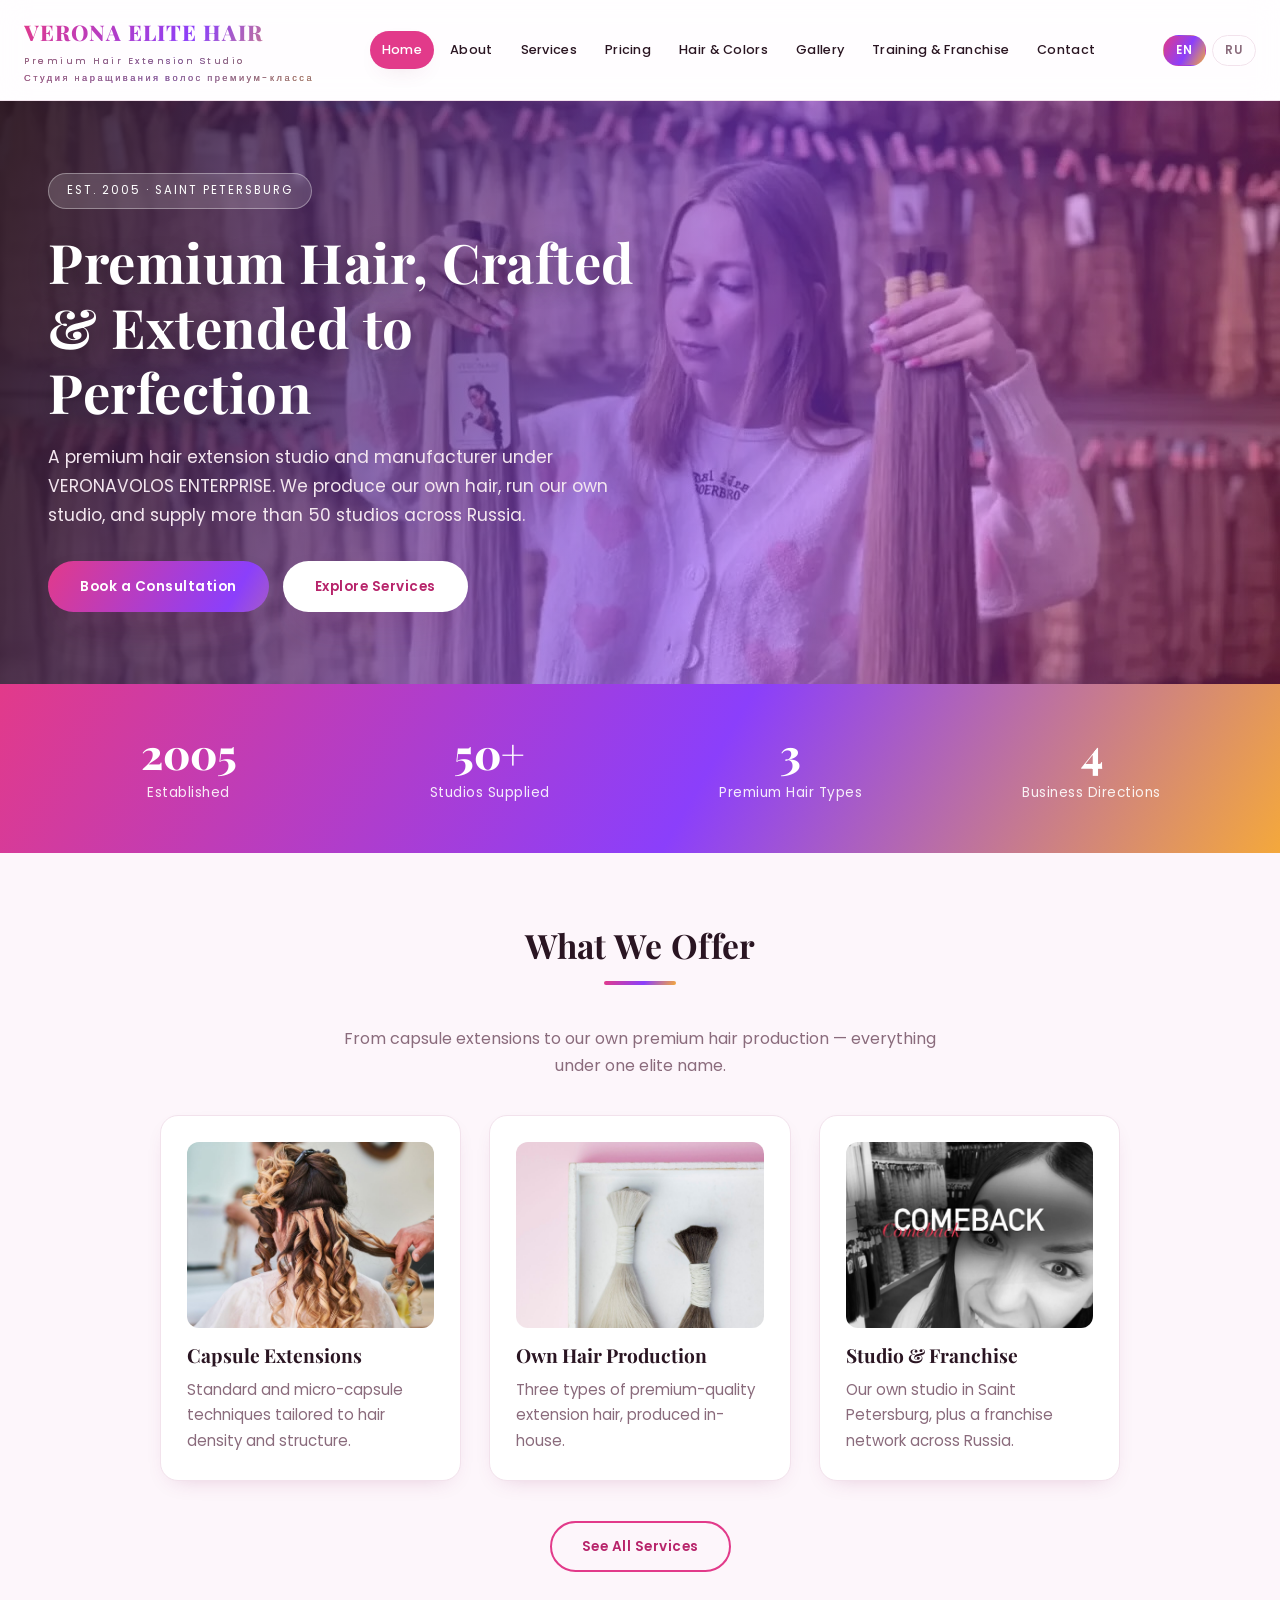
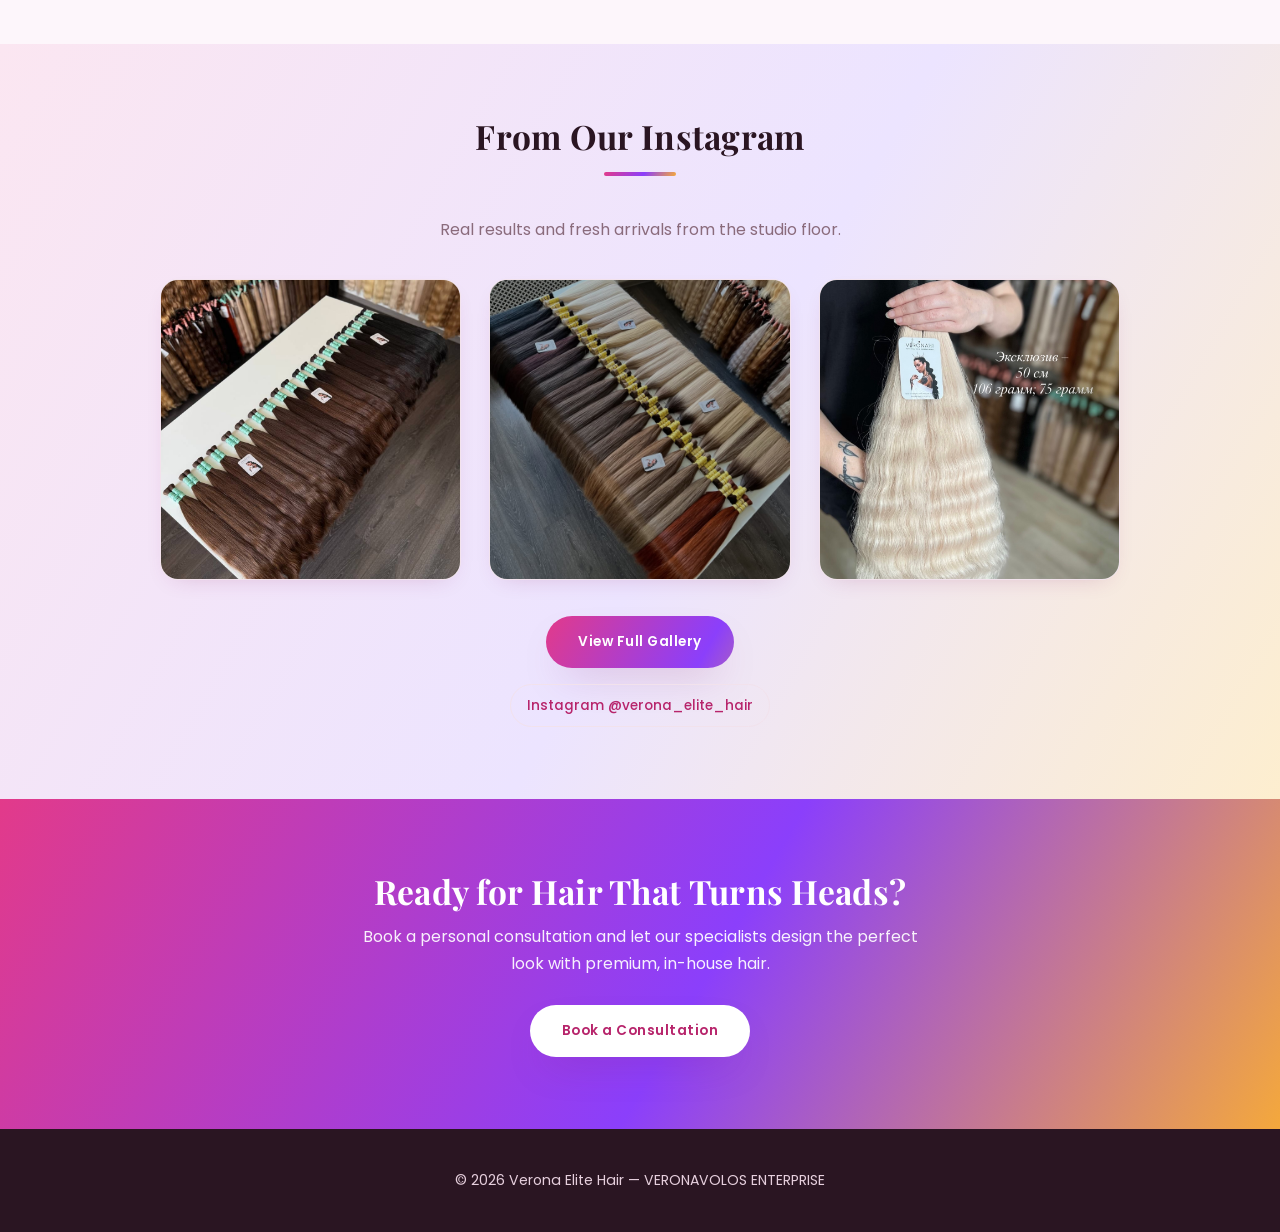
==== commit 247c6d31: "fix pages" ====
--- a/index.html
+++ b/index.html
@@ -67,7 +67,7 @@
     <div class="divider"></div>
     <p class="section-sub" data-en>From capsule extensions to our own premium hair production — everything under one elite name.</p>
     <p class="section-sub" data-ru>От капсульного наращивания до собственного производства премиальных волос — всё под одним элитным именем.</p>
-    <div class="grid">
+    <div class="grid cols-3">
       <div class="card">
         <img src="assets/images/services-3.jpg" alt="Capsule hair extension">
         <h3 data-en>Capsule Extensions</h3><h3 data-ru>Капсульное наращивание</h3>
@@ -94,13 +94,13 @@
   </section>
 
   <section class="band">
-    <div style="max-width:1120px;margin:0 auto;">
+    <div>
       <h2 data-en>From Our Instagram</h2>
       <h2 data-ru>Из нашего Instagram</h2>
       <div class="divider"></div>
       <p class="section-sub" data-en>Real results and fresh arrivals from the studio floor.</p>
       <p class="section-sub" data-ru>Реальные результаты и новинки прямо из студии.</p>
-      <div class="grid">
+      <div class="grid cols-3">
         <div class="gallery-item">
           <img src="assets/images/gallery-2.jpg" alt="Classic 60cm extensions">
         </div>
--- a/assets/styles.css
+++ b/assets/styles.css
@@ -18,7 +18,7 @@
 /* ---------- Header / Nav ---------- */
 header{background:rgba(255,255,255,.82); backdrop-filter:saturate(180%) blur(14px); -webkit-backdrop-filter:saturate(180%) blur(14px); border-bottom:1px solid var(--line); position:sticky; top:0; z-index:200; transition:box-shadow .25s ease;}
 header.scrolled{box-shadow:0 10px 30px -18px rgba(138,32,96,.45);}
-.nav-wrap{max-width:1180px; margin:0 auto; display:flex; align-items:center; justify-content:space-between; padding:14px 24px; gap:18px; position:relative;}
+.nav-wrap{max-width:none; margin:0; display:flex; align-items:center; justify-content:space-between; padding:14px 24px; gap:18px; position:relative;}
 .brand{font-family:'Playfair Display',serif; font-size:1.35rem; letter-spacing:1px; font-weight:800; text-decoration:none; text-transform:uppercase; background:var(--grad); -webkit-background-clip:text; background-clip:text; color:transparent; white-space:nowrap;}
 .brand span{display:block; -webkit-text-fill-color:var(--muted); color:var(--muted); font-family:'Poppins',sans-serif; font-weight:400; font-size:0.58rem; letter-spacing:2.5px; text-transform:none; margin-top:2px;}
 nav ul{list-style:none; display:flex; gap:4px; font-size:0.8rem; letter-spacing:.3px; flex-wrap:nowrap; align-items:center; white-space:nowrap;}
@@ -52,9 +52,9 @@
 
 .hero.with-image{padding:0; min-height:560px; display:flex; align-items:center; justify-content:center; text-align:left;}
 .hero.with-image::before,.hero.with-image::after{display:none;}
-.hero.with-image img{position:absolute; inset:0; width:100%; height:100%; object-fit:cover; filter:none; z-index:0;}
+.hero.with-image img{position:absolute; inset:0; width:100%; height:100%; object-fit:cover; object-position:center 30%; filter:none; z-index:0;}
 .hero.with-image .overlay{position:absolute; inset:0; z-index:1; background:linear-gradient(105deg,rgba(42,21,34,.92) 0%,rgba(139,63,251,.55) 55%,rgba(226,58,138,.35) 100%);}
-.hero.with-image .hero-inner{position:relative; z-index:2; color:#fff; padding:72px 24px; max-width:1180px; margin:0 auto; width:100%;}
+.hero.with-image .hero-inner{position:relative; z-index:2; color:#fff; padding:72px 48px; max-width:none; margin:0; width:100%;}
 .hero.with-image .hero-inner .eyebrow{display:inline-block; background:rgba(255,255,255,.15); border:1px solid rgba(255,255,255,.35); color:#fff; padding:7px 18px; border-radius:999px; font-size:0.72rem; letter-spacing:2px; text-transform:uppercase; margin-bottom:20px; backdrop-filter:blur(4px);}
 .hero.with-image .hero-inner .eyebrow[data-ru]{display:none;}
 html[lang="ru"] .hero.with-image .hero-inner .eyebrow[data-en]{display:none;}
@@ -64,13 +64,14 @@
 .hero-btns{display:flex; gap:14px; flex-wrap:wrap;}
 
 /* ---------- Sections ---------- */
-main section{max-width:1120px; margin:0 auto; padding:72px 24px;}
+main section{max-width:none; margin:0; padding:72px 48px;}
 main h2{font-size:2.1rem; font-weight:700; color:var(--ink); margin-bottom:10px; text-align:center; letter-spacing:.3px;}
 .section-sub{text-align:center; color:var(--muted); max-width:600px; margin:0 auto;}
 .divider{width:72px; height:4px; background:var(--grad); border-radius:999px; margin:16px auto 40px;}
 
 /* ---------- Cards grid ---------- */
-.grid{display:grid; grid-template-columns:repeat(auto-fit, minmax(260px,1fr)); gap:28px; margin-top:36px;}
+.grid{display:grid; grid-template-columns:repeat(4, 1fr); gap:28px; margin:36px auto 0; max-width:1180px;}
+.grid.cols-3{grid-template-columns:repeat(3, 1fr); max-width:960px;}
 .card{background:var(--panel); border:1px solid var(--line); padding:26px; border-radius:var(--radius); box-shadow:var(--shadow-sm); transition:transform .25s ease, box-shadow .25s ease; overflow:hidden; position:relative;}
 .card:hover{transform:translateY(-6px); box-shadow:var(--shadow);}
 .card h3{color:var(--ink); font-size:1.2rem; font-weight:700; margin-bottom:10px;}
@@ -79,13 +80,13 @@
 
 /* ---------- Stats band ---------- */
 .stats{background:var(--grad); border-radius:0; padding:0;}
-.stats .stats-inner{max-width:1120px; margin:0 auto; padding:48px 24px; display:grid; grid-template-columns:repeat(4,1fr); gap:20px; text-align:center;}
+.stats .stats-inner{max-width:none; margin:0; padding:48px 48px; display:grid; grid-template-columns:repeat(4,1fr); gap:20px; text-align:center;}
 .stats .stat .num{font-family:'Playfair Display',serif; font-size:2.6rem; font-weight:800; color:#fff; line-height:1;}
 .stats .stat .label{color:rgba(255,255,255,.9); font-size:0.85rem; letter-spacing:.5px; margin-top:8px;}
 
 /* ---------- CTA band ---------- */
 .cta{position:relative; overflow:hidden; background:var(--grad); text-align:center; padding:0;}
-.cta .cta-inner{max-width:820px; margin:0 auto; padding:72px 24px; position:relative; z-index:1;}
+.cta .cta-inner{max-width:none; margin:0; padding:72px 48px; position:relative; z-index:1;}
 .cta h2{color:#fff; margin-bottom:12px;}
 .cta p{color:rgba(255,255,255,.92); max-width:560px; margin:0 auto 28px;}
 
@@ -108,11 +109,11 @@
 html[lang="ru"] .price-card.popular::after{content:"★ Хит продаж";}
 
 /* ---------- About page ---------- */
-.about-flex{display:flex; gap:44px; flex-wrap:wrap; align-items:flex-start;}
-.about-flex .col{flex:1; min-width:280px;}
+.about-flex{display:flex; gap:44px; flex-wrap:wrap; align-items:flex-start; justify-content:center; max-width:920px; margin:0 auto;}
+.about-flex .col{flex:1; min-width:260px; max-width:420px;}
 .about-flex img{border-radius:var(--radius); margin-bottom:18px; aspect-ratio:4/5; object-fit:cover; box-shadow:var(--shadow-sm);}
 blockquote{font-family:'Playfair Display',serif; font-style:italic; font-size:1.1rem; color:var(--accent-dark); border-left:4px solid var(--accent); padding-left:22px; margin:22px 0;}
-.timeline{border-left:3px solid var(--line); margin-top:24px; padding-left:26px;}
+.timeline{border-left:3px solid var(--line); margin:24px auto 0; padding-left:26px; max-width:860px;}
 .timeline .item{margin-bottom:24px; position:relative;}
 .timeline .item::before{content:""; position:absolute; left:-33px; top:6px; width:12px; height:12px; border-radius:50%; background:var(--grad);}
 .timeline .year{color:var(--accent-dark); font-weight:700; font-size:1rem;}
@@ -121,7 +122,7 @@
 .band{background:var(--grad-soft);}
 
 /* ---------- Contact ---------- */
-.contact-grid{display:grid; grid-template-columns:repeat(auto-fit,minmax(260px,1fr)); gap:28px; margin-top:24px;}
+.contact-grid{display:grid; grid-template-columns:repeat(3, 1fr); gap:28px; margin:24px auto 0; max-width:960px;}
 .contact-grid .card p{margin:6px 0;}
 .contact-grid .card a{color:var(--accent-dark); font-weight:500;}
 .social{display:flex; gap:12px; margin-top:16px; flex-wrap:wrap;}
@@ -129,7 +130,7 @@
 .social a:hover{background:var(--grad); color:#fff; border-color:transparent;}
 
 /* ---------- Gallery ---------- */
-.gallery-grid{display:grid; grid-template-columns:repeat(auto-fit, minmax(230px,1fr)); gap:22px; margin-top:36px;}
+.gallery-grid{display:grid; grid-template-columns:repeat(4, 1fr); gap:22px; margin:36px auto 0; max-width:1180px;}
 .gallery-item{background:var(--panel); border:1px solid var(--line); border-radius:var(--radius); overflow:hidden; box-shadow:var(--shadow-sm); transition:transform .25s ease, box-shadow .25s ease;}
 .gallery-item:hover{transform:translateY(-6px); box-shadow:var(--shadow);}
 .gallery-item img{aspect-ratio:1/1; object-fit:cover; width:100%;}
@@ -151,6 +152,15 @@
 html[lang="ru"] li a[data-ru]{display:inline-block;}
 
 /* ---------- Responsive ---------- */
+@media (max-width:1100px){
+  .grid,.grid.cols-3,.gallery-grid{grid-template-columns:repeat(3,1fr);}
+}
+@media (max-width:760px){
+  .grid,.grid.cols-3,.gallery-grid,.contact-grid{grid-template-columns:repeat(2,1fr);}
+}
+@media (max-width:520px){
+  .grid,.grid.cols-3,.gallery-grid,.contact-grid{grid-template-columns:1fr;}
+}
 @media (max-width:900px){
   .stats .stats-inner{grid-template-columns:repeat(2,1fr); gap:32px 20px;}
   .hero.with-image h1{font-size:2.6rem;}
